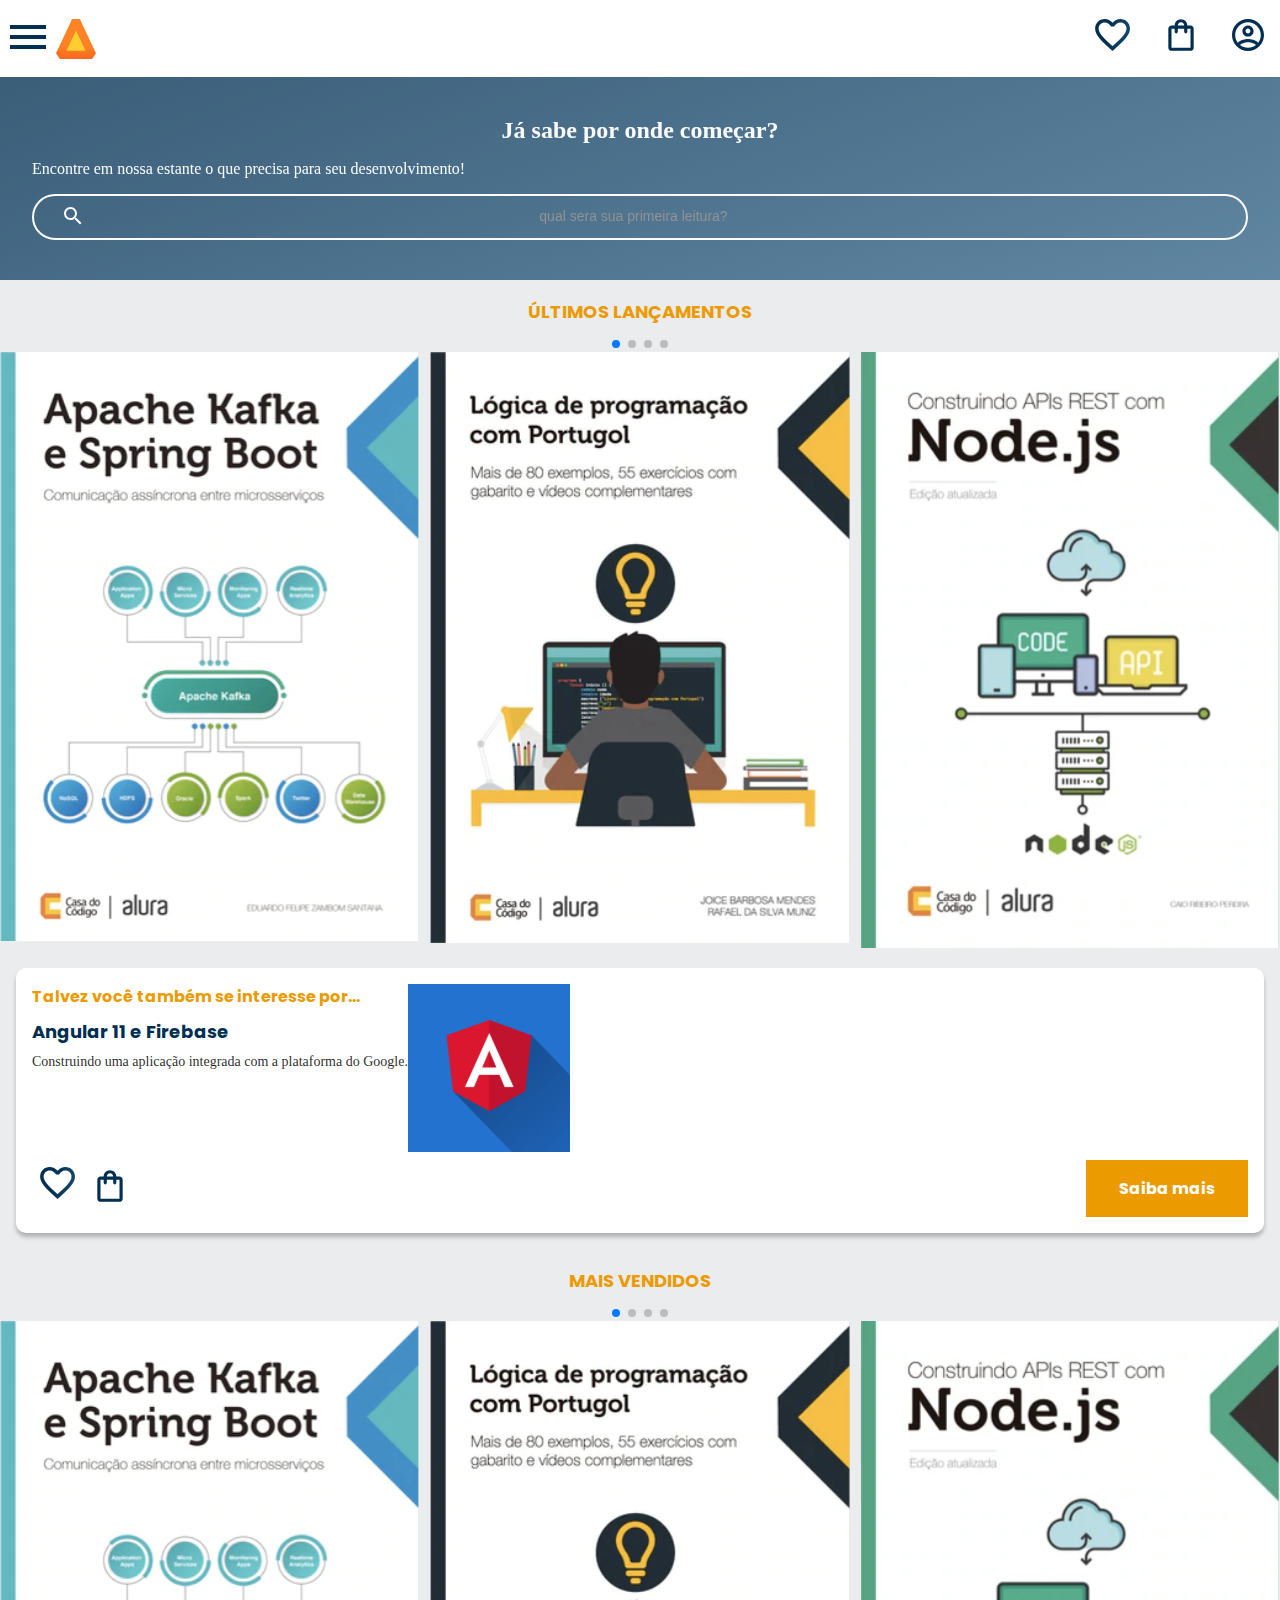
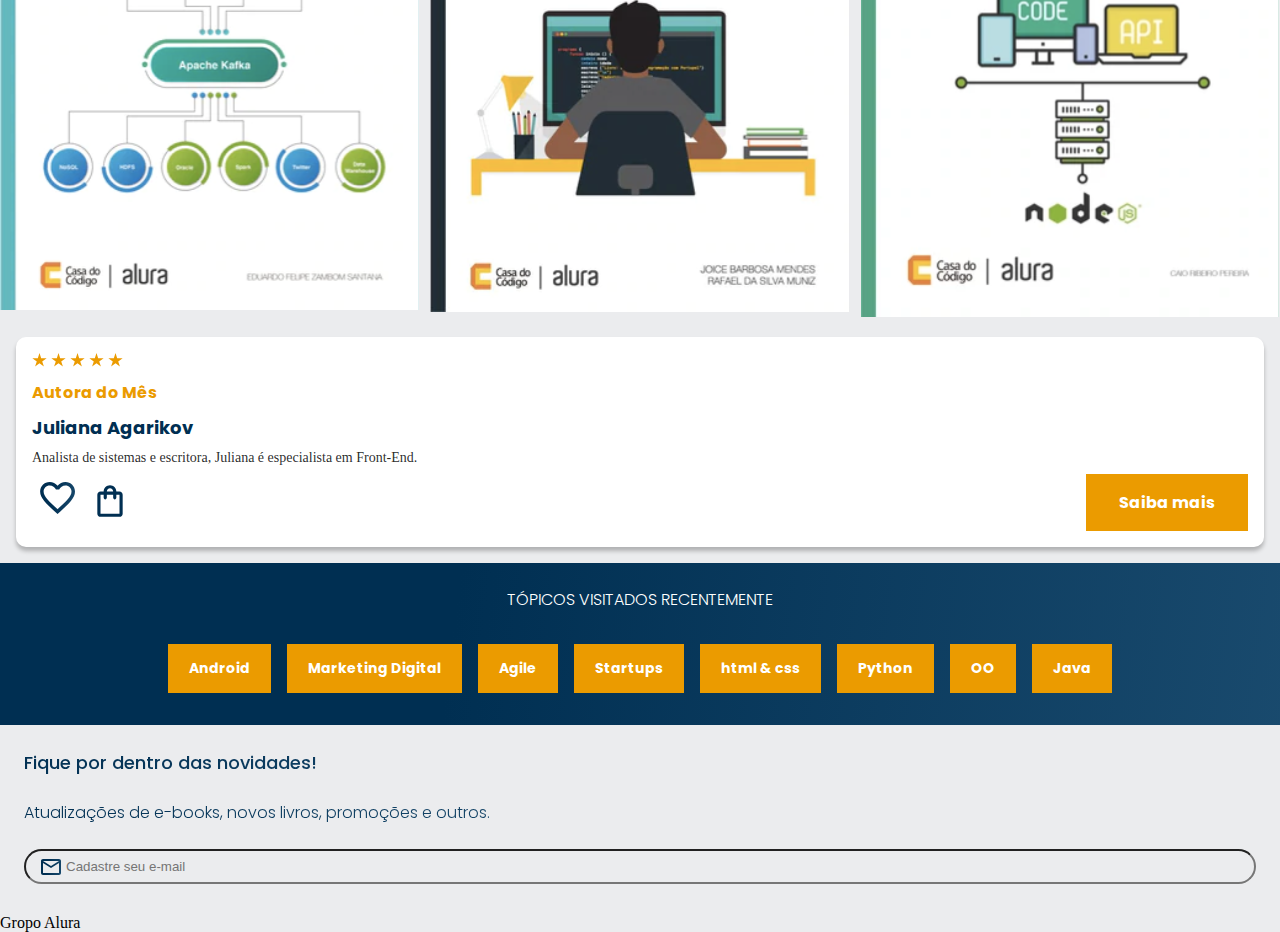
==== index.html @ 9efab8b7 "Add files via upload" ====
<!DOCTYPE html>
<html lang="pt-br">
    <head>
        <meta charset="UTF-8">
        <meta name="viewport" content="width=device-width, initial-scale=1.0">
        <title>AluraBook</title>
        <link rel="stylesheet" href="https://cdn.jsdelivr.net/npm/swiper@10/swiper-bundle.min.css"/>
        <link rel="stylesheet" href="style.css">
    </head>
    <body>
        <header class="cabecalho">
            <div class="container">
                <input type="checkbox" id = "menu" class="container_botao">
                <label for="menu">
                    <span class="cabeçalho__menu-hamburguer contaner__imagem"></span>
                </label>
                <ul class="lista-menu">
                    <li class="lista-menu__titulo">CATEGORIAS</li>
                    <li class="lista-menu__item">
                        <a href="#" class="lista-menu__link">PROGRAMAÇÃO</a>
                    </li>
                    <li class="lista-menu__item">
                        <a href="#" class="lista-menu__link">FRONT-END</a>
                    </li>
                    <li class="lista-menu__item">
                        <a href="#" class="lista-menu__link">IFRAESTRUTURA</a>
                    </li>
                    <li class="lista-menu__item">
                        <a href="#" class="lista-menu__link">BUSINESS</a>
                    </li>
                    <li class="lista-menu__item">
                        <a href="#" class="lista-menu__link">DESIGN & UX</a>
                    </li>
                </ul>
                <img src="img/Logo.svg" alt="logo do alura book">
            </div>
            <div class="container">
                <a href="#"><img src="img/Favoritos.svg" alt="logo de favoritos" class="contaner__imagem"></a>
                <a href="#"><img src="img/Group.svg" alt="logo de compras" class="contaner__imagem"></a>
                <a href="#"><img src="img/Usuario.svg" alt="imagem do incone de usurario" class="contaner__imagem"></a>
            </div>
        </header>
        <section>
            <div class="banner__principal">
                <h2 id="banner__titulo">Já sabe por onde começar?</h2>
                <p id="banner__frase" style="max-width: max-content;">Encontre em nossa estante o que precisa para seu desenvolvimento!</p>
                <input type="search" class="banner__pesquisa" placeholder="qual sera sua primeira leitura?"> 
            </div>
        </section>
        <section class="carrossel">
            <h2 class="carrosel__titulo">ÚLTIMOS LANÇAMENTOS</h2>
            <div class="swiper">
                <!-- If we need pagination -->
                <div class="swiper-pagination"></div>
                <!-- Additional required wrapper -->
                <div class="swiper-wrapper">
                  <!-- Slides -->
                    <div class="swiper-slide"><img src="img/ApacheKafka.svg" alt=""></div>
                    <div class="swiper-slide"><img src="img/Portugol.svg" alt=""></div>
                    <div class="swiper-slide"><img src="img/Nodejs.svg"alt=""></div> 
                    <div class="swiper-slide"><img src="img/Arquitetura.svg"alt=""></div>
                    <div class="swiper-slide"><img src="img/Tuning.svg" alt=""></div>
                    <div class="swiper-slide"><img src="img/Gestão.svg" alt=""></div>  
                </div>
              
                <!-- If we need navigation buttons -->
                <div class="swiper-button-prev"></div>
                <div class="swiper-button-next"></div>
                </div>
                <div class="card">
                    <div class="card__descrição">
                        <div class="descrição">
                            <h3 class="descrição__titulo">Talvez você também se interesse por...</h3>
                            <h2 class="descrição__titulo__livro">Angular 11 e Firebase</h2>
                            <p class="descrição__texto">Construindo uma aplicação integrada com a plataforma do Google.</p>
                        </div>
                        <img src="img/card_angular.svg" alt="">
                    </div>
                    <div class="card__botões">
                        <ul class="botões">
                            <li class="botões__item"><img src="img/Favoritos.svg" alt=""></li>
                            <li class="botões__item"><img src="img/Group.svg" alt=""></li>
                        </ul>
                        <a href="" class="botão__ancora">Saiba mais</a>
                    </div>
                </div>
            
            </section>
            <section class="carrossel">
                <h2 class="carrosel__titulo">MAIS VENDIDOS</h2>
                <div class="swiper">
                    <!-- If we need pagination -->
                    <div class="swiper-pagination"></div>
                    <!-- Additional required wrapper -->
                    <div class="swiper-wrapper">
                      <!-- Slides -->
                        <div class="swiper-slide"><img src="img/ApacheKafka.svg" alt=""></div>
                        <div class="swiper-slide"><img src="img/Portugol.svg" alt=""></div>
                        <div class="swiper-slide"><img src="img/Nodejs.svg"alt=""></div> 
                        <div class="swiper-slide"><img src="img/Arquitetura.svg"alt=""></div>
                        <div class="swiper-slide"><img src="img/Tuning.svg" alt=""></div>
                        <div class="swiper-slide"><img src="img/Gestão.svg" alt=""></div>  
                    </div>
                  
                    <!-- If we need navigation buttons -->
                    <div class="swiper-button-prev"></div>
                    <div class="swiper-button-next"></div>
                    </div>
                    <div class="card">
                        <div class="card__descrição">
                            <div class="descrição">
                                <img src="img/Estrelinhas.svg" alt="" style="margin-bottom: .5em;">
                                <h3 class="descrição__titulo">Autora do Mês</h3>
                                <h2 class="descrição__titulo__livro">Juliana Agarikov</h2>
                                <p class="descrição__texto">Analista de sistemas e escritora, Juliana é especialista em Front-End. </p>
                            </div>
                            <img src="img/foto_escritora.svg" alt="">
                        </div>
                        <div class="card__botões">
                            <ul class="botões">
                                <li class="botões__item"><img src="img/Favoritos.svg" alt=""></li>
                                <li class="botões__item"><img src="img/Group.svg" alt=""></li>
                            </ul>
                            <a href="" class="botão__ancora">Saiba mais</a>
                        </div>
                    </div>
                
                </section>
                <section class="footer__rodape">
                    <div>
                    <p class="footer__rodape__titulo">TÓPICOS VISITADOS RECENTEMENTE</p>
                    </div>
                    <div class="footer__rodape__ancoras">
                        <ul class="ancoras__lista">
                            <li class="ancoras__items">
                                <a href="#">Android</a>
                            </li>
                            <li class="ancoras__items">
                                <a href="#">Marketing Digital</a>
                            </li>
                            <li class="ancoras__items">
                                <a href="#">Agile</a>
                            </li>
                            <li class="ancoras__items">
                                <a href="#">Startups</a>
                            </li>
                            <li class="ancoras__items">
                                <a href="#">html & css</a>
                            </li>
                            <li class="ancoras__items">
                                <a href="#">Python</a>
                            </li>
                            <li class="ancoras__items">
                                <a href="#">OO</a>
                            </li>
                            <li class="ancoras__items">
                                <a href="#">Java</a>
                            </li>
                        </ul>

                    </div>
                </section>
                <section class="footer">
                    <div class="footer__principal">
                        <p class="footer__novidades">Fique por dentro das novidades!</p>
                        <p class="footer__texto">Atualizações de e-books, novos livros, promoções e outros.</p>
                        <input class="footer__email" type="text" placeholder= "Cadastre seu e-mail">
                    </div>
                    <div class="footer__alura">
                        <p class="alura"> Gropo Alura</p>

                    </div>

                </section>
            
            <script src="https://cdn.jsdelivr.net/npm/swiper@10/swiper-bundle.min.js"></script>
            <script>
                const swiper = new Swiper('.swiper', {
                spaceBetween: 10,
                slidesPerView: 3,
                pagination: {
                    el: '.swiper-pagination',
                    type: 'bullets',
                        },
              });
            </script>
        
    </body>
</html>
---- style.css ----
@import url(header/header.css);
@import url(header/banner.css);
@import url(header/carrossel.css);
@import url(header/footer.css);
@import url('https://fonts.googleapis.com/css2?family=Poppins:wght@100;200;300;500;700&display=swap');

:root{
    --CordeFundo: #ebecee; 
    --branco: #ffffff;
    --laranja:#eb9b00;
    --AzulDegrade: linear-gradient(97.54deg, #002F52 35.49%, #326589 165.37%);
}
*{  
    padding: 0;
    margin: 0;

    
}
body{
    background-color: var(--CordeFundo);
}

ul {
    list-style: none;
}
a{
    text-decoration: none;
    color: var(--branco);
    font-family: 'Poppins', sans-serif;
}
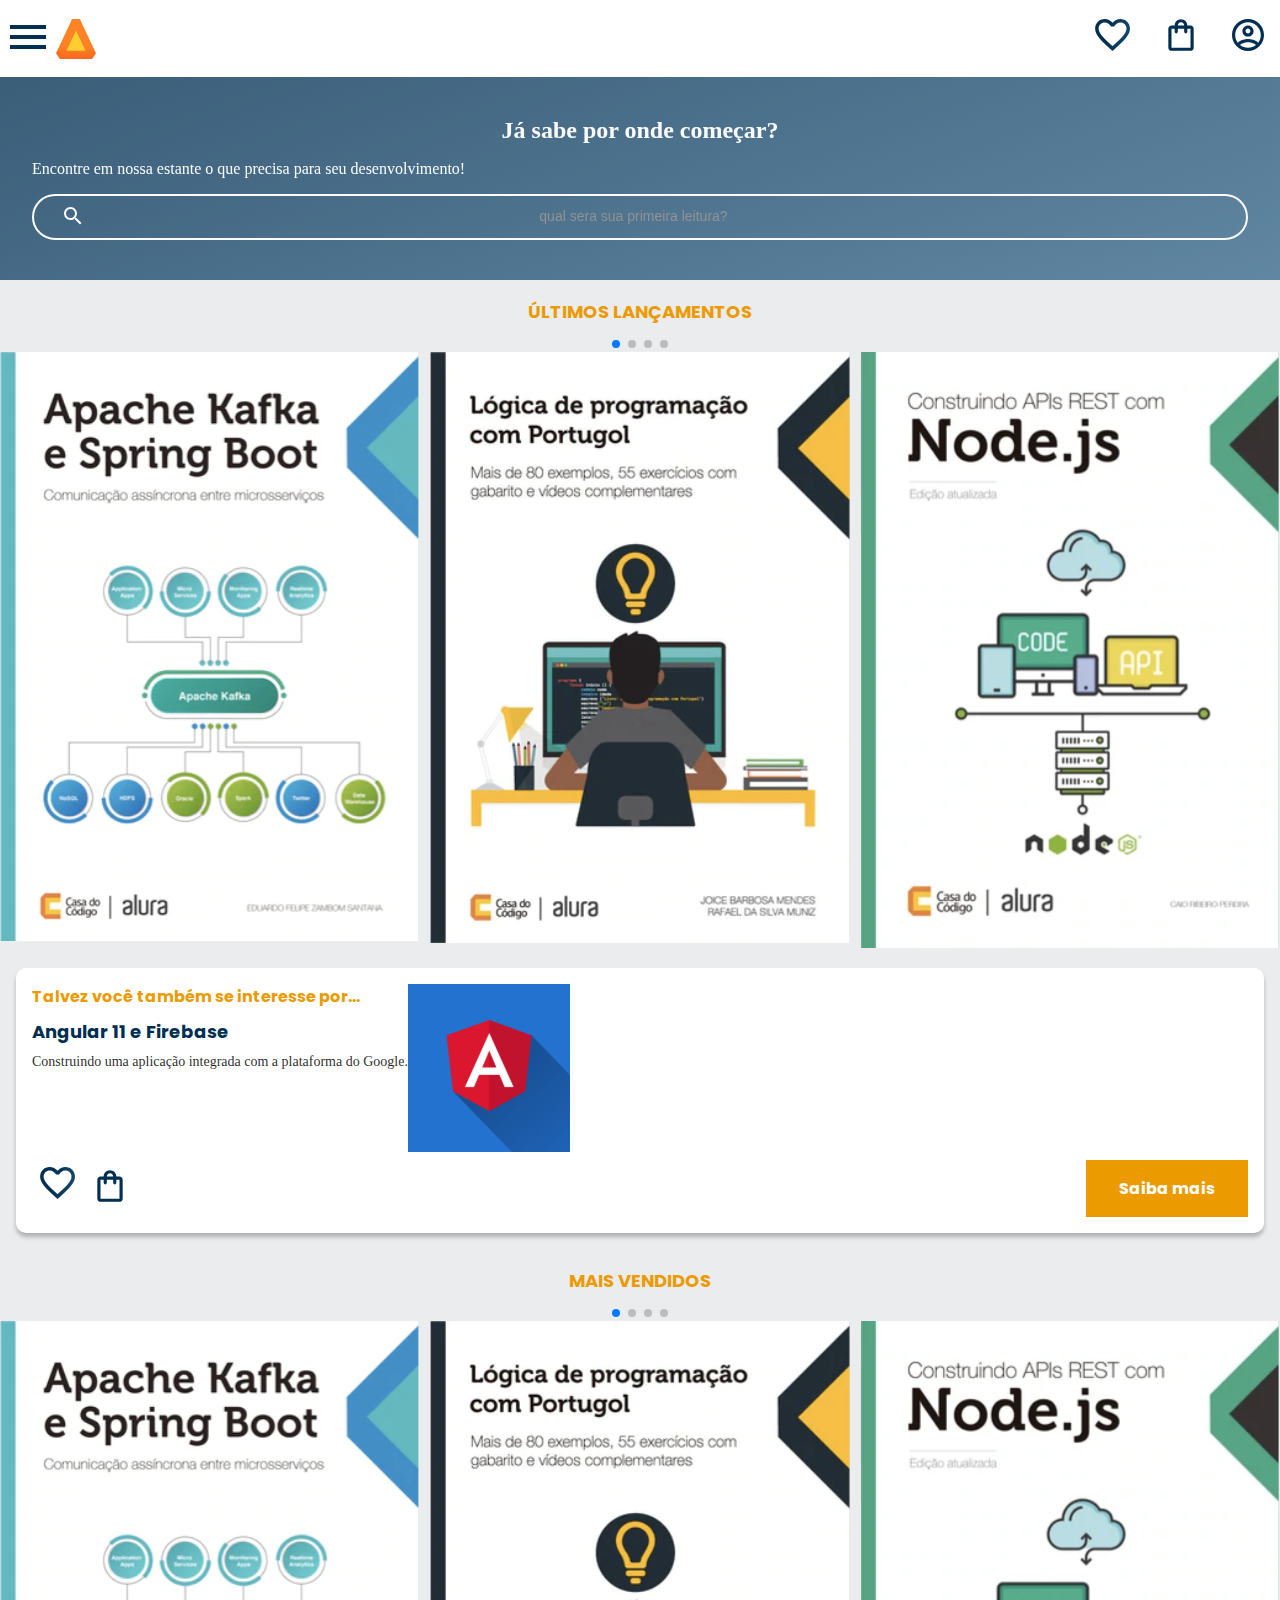
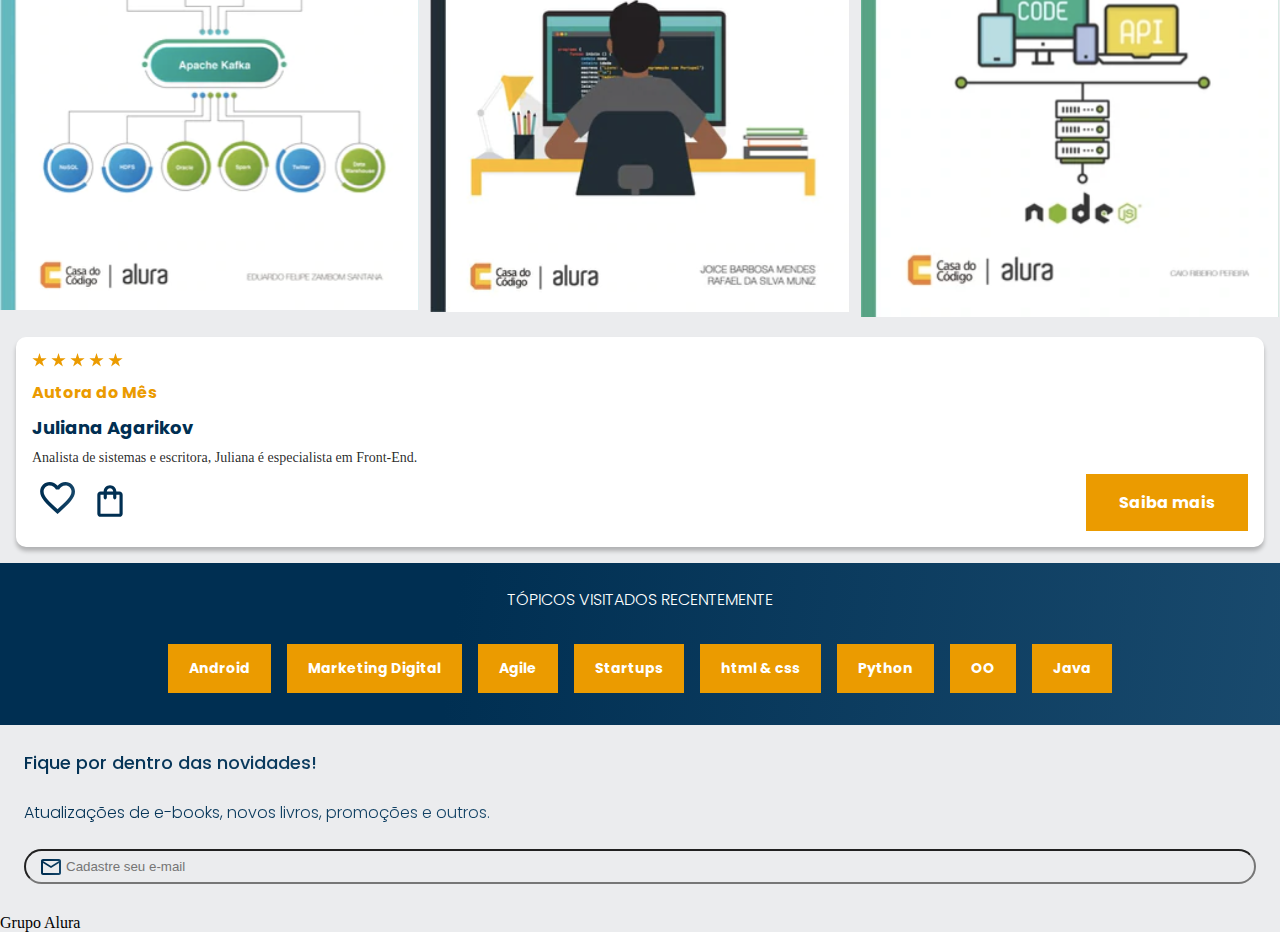
==== commit a24e7e00: "Update index.html" ====
--- a/index.html
+++ b/index.html
@@ -167,7 +167,7 @@
                         <input class="footer__email" type="text" placeholder= "Cadastre seu e-mail">
                     </div>
                     <div class="footer__alura">
-                        <p class="alura"> Gropo Alura</p>
+                        <p class="alura"> Grupo Alura</p>
 
                     </div>
 
@@ -186,4 +186,4 @@
             </script>
         
     </body>
-</html>+</html>
